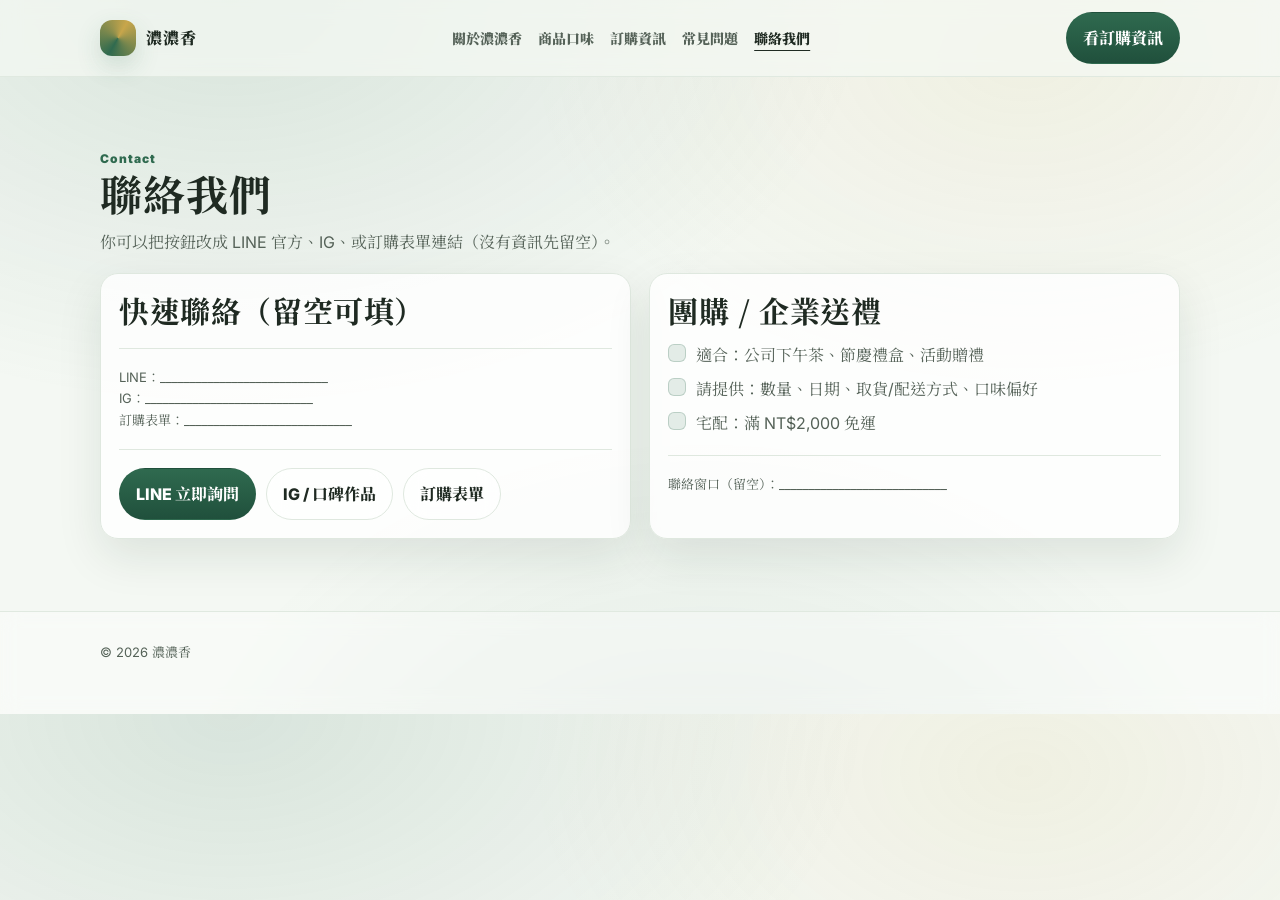
==== contact.html @ 31e1ecf6 "Add files via upload" ====
<!doctype html>
<html lang="zh-Hant">
<head>
  <meta charset="utf-8" />
  <meta name="viewport" content="width=device-width, initial-scale=1" />
  <title>聯絡我們｜濃濃香</title>
  <meta name="description" content="訂購、團購、企業送禮合作聯絡方式。" />
  <link rel="preconnect" href="https://fonts.googleapis.com">
  <link rel="preconnect" href="https://fonts.gstatic.com" crossorigin>
  <link href="https://fonts.googleapis.com/css2?family=Noto+Serif+TC:wght@400;600;700&family=Inter:wght@400;500;600&display=swap" rel="stylesheet">
  <link rel="stylesheet" href="styles.css">
</head>
<body>

<header>
  <div class="container"><div class="nav">
    <a class="brand" href="index.html"><span class="logo"></span><span>濃濃香</span></a>
    <nav><ul>
      <li><a href="index.html">關於濃濃香</a></li>
      <li><a href="products.html">商品口味</a></li>
      <li><a href="order.html">訂購資訊</a></li>
      <li><a href="faq.html">常見問題</a></li>
      <li><a href="contact.html" aria-current="page">聯絡我們</a></li>
    </ul></nav>
    <div class="nav-actions">
      <a class="btn mobile-only" href="order.html">訂購</a>
      <a class="btn primary" href="order.html">看訂購資訊</a>
    </div>
  </div></div>
</header>

<main>
  <section class="section">
    <div class="container">
      <div class="kicker">Contact</div>
      <h1>聯絡我們</h1>
      <p class="muted">你可以把按鈕改成 LINE 官方、IG、或訂購表單連結（沒有資訊先留空）。</p>

      <div class="grid two" style="margin-top:18px">
        <div class="card pad">
          <h2>快速聯絡（留空可填）</h2>
          <div class="divider"></div>
          <div class="small">LINE：<span class="muted">____________________________</span></div>
          <div class="small">IG：<span class="muted">____________________________</span></div>
          <div class="small">訂購表單：<span class="muted">____________________________</span></div>

          <div class="divider"></div>
          <div class="row">
            <a class="btn primary" href="#" onclick="alert('把這裡換成 LINE 連結');return false;">LINE 立即詢問</a>
            <a class="btn" href="#" onclick="alert('把這裡換成 IG 連結');return false;">IG / 口碑作品</a>
            <a class="btn" href="#" onclick="alert('把這裡換成訂購表單連結');return false;">訂購表單</a>
          </div>
        </div>

        <div class="card pad">
          <h2>團購 / 企業送禮</h2>
          <ul class="list">
            <li><span class="check"></span>適合：公司下午茶、節慶禮盒、活動贈禮</li>
            <li><span class="check"></span>請提供：數量、日期、取貨/配送方式、口味偏好</li>
            <li><span class="check"></span>宅配：滿 NT$2,000 免運</li>
          </ul>
          <div class="divider"></div>
          <div class="small">聯絡窗口（留空）：<span class="muted">____________________________</span></div>
        </div>
      </div>
    </div>
  </section>
</main>

<footer><div class="container"><div class="small">© <span id="y"></span> 濃濃香</div></div></footer>
<script>document.getElementById("y").textContent=new Date().getFullYear();</script>
</body>
</html>
---- styles.css ----
:root{
  /* 野薑花偏綠配色 */
  --bg:#f4f8f3;
  --card:#ffffff;
  --ink:#1f2a22;
  --muted:#556258;
  --line:#dfe8df;

  --accent:#2f6a4f;
  --accent2:#c8a64b;

  --shadow:0 18px 45px rgba(18, 45, 28, .10);
  --radius:18px;
  --radius2:28px;
  --max:1120px;
}

*{box-sizing:border-box}
html{scroll-behavior:smooth}
body{
  margin:0;
  background:
    radial-gradient(1100px 700px at 18% 0%, rgba(47,106,79,.14), transparent 58%),
    radial-gradient(900px 600px at 80% 8%, rgba(200,166,75,.10), transparent 55%),
    radial-gradient(900px 700px at 55% 120%, rgba(47,106,79,.10), transparent 60%),
    var(--bg);
  color:var(--ink);
  font-family:"Inter","Noto Serif TC", system-ui, -apple-system, "PingFang TC","Microsoft JhengHei", sans-serif;
  line-height:1.65;
}

a{color:inherit; text-decoration:none}
img{max-width:100%; display:block}

.container{max-width:var(--max); margin:0 auto; padding:0 20px}
.section{padding:72px 0}
.section.tight{padding:48px 0}
.grid{display:grid; gap:18px}
.row{display:flex; gap:10px; flex-wrap:wrap; margin-top:10px}

.kicker{color:var(--accent); font-weight:900; letter-spacing:.08em; font-size:12px}
h1,h2,h3{
  font-family:"Noto Serif TC","Inter", serif;
  margin:0 0 10px;
  letter-spacing:.02em;
}
h1{font-size:42px; line-height:1.18}
h2{font-size:30px; line-height:1.25}
h3{font-size:20px; line-height:1.3}

p{margin:0 0 12px; color:var(--muted)}
.muted{color:var(--muted)}
.small{font-size:13px; color:var(--muted)}

.pill{
  display:inline-flex; align-items:center; gap:8px;
  padding:6px 12px;
  border-radius:999px;
  border:1px solid var(--line);
  color:var(--muted);
  background:rgba(255,255,255,.58);
  backdrop-filter: blur(8px);
  font-size:13px;
  font-weight:800;
}

.btn{
  display:inline-flex; align-items:center; justify-content:center;
  gap:10px; padding:12px 16px; border-radius:999px;
  border:1px solid var(--line);
  background: rgba(255,255,255,.60);
  backdrop-filter: blur(10px);
  color:var(--ink);
  font-weight:800;
  transition:.2s ease;
  cursor:pointer;
  user-select:none;
}
.btn:hover{transform:translateY(-1px); box-shadow:0 12px 30px rgba(0,0,0,.06)}
.btn.primary{
  background: linear-gradient(180deg, rgba(47,106,79,1), rgba(32,80,60,1));
  border-color: transparent;
  color:#fff;
}

.card{
  background: rgba(255,255,255,.82);
  border:1px solid var(--line);
  border-radius: var(--radius);
  box-shadow: var(--shadow);
  overflow:hidden;
}
.pad{padding:18px}
.divider{height:1px; background:var(--line); margin:18px 0}

.note{
  padding:14px 16px;
  border-radius: 14px;
  background: rgba(200,166,75,.10);
  border: 1px solid rgba(200,166,75,.22);
  color: var(--muted);
  font-weight:700;
}

/* Header / Nav */
header{
  position:sticky; top:0; z-index:50;
  background: rgba(244,248,243,.72);
  backdrop-filter: blur(10px);
  border-bottom: 1px solid rgba(223,232,223,.95);
}
.nav{
  display:flex; align-items:center; justify-content:space-between;
  padding:12px 0;
  gap:12px;
}
.brand{display:flex; align-items:center; gap:10px; font-weight:1000; letter-spacing:.05em}
.logo{
  width:36px; height:36px; border-radius:12px;
  background: conic-gradient(from 210deg, rgba(47,106,79,1), rgba(200,166,75,1), rgba(47,106,79,1));
  box-shadow: 0 10px 25px rgba(47,106,79,.18);
}

nav ul{list-style:none; display:flex; gap:16px; padding:0; margin:0}
nav a{color:var(--muted); font-weight:900; font-size:14px}
nav a:hover{color:var(--ink)}
nav a[aria-current="page"]{color:var(--ink); text-decoration: underline; text-underline-offset: 6px}

.nav-actions{display:flex; gap:10px; align-items:center}
.mobile-only{display:none}

/* Top Banner (滿版跑馬燈) */
.top-banner{
  width: 100vw;
  margin-left: calc(50% - 50vw);
  position: relative;
  overflow: hidden;
  background:#000;
  border-bottom: 1px solid rgba(223,232,223,.95);
}
.top-banner .carousel-track{
  display:flex;
  width:100%;
  height: clamp(240px, 36vw, 420px);
  transition: transform .55s ease;
}
.top-banner .carousel-slide{min-width:100%; margin:0}
.top-banner .carousel-slide img{width:100%; height:100%; object-fit:cover; display:block}

.carousel-btn{
  position:absolute;
  top:50%;
  transform: translateY(-50%);
  width:44px; height:44px;
  border-radius:999px;
  border:1px solid rgba(255,255,255,.55);
  background: rgba(255,255,255,.65);
  backdrop-filter: blur(10px);
  font-size:28px;
  font-weight:1000;
  color: var(--ink);
  cursor:pointer;
  display:flex;
  align-items:center;
  justify-content:center;
  transition:.2s ease;
  user-select:none;
  z-index:3;
}
.carousel-btn.prev{left:14px}
.carousel-btn.next{right:14px}
.carousel-btn:hover{transform: translateY(-50%) scale(1.03)}

.carousel-dots{
  position:absolute;
  right:18px;
  bottom:18px;
  display:flex;
  gap:8px;
  z-index:3;
}
.carousel-dot{
  width:10px; height:10px;
  border-radius:999px;
  border:1px solid rgba(255,255,255,.65);
  background: rgba(0,0,0,.18);
  cursor:pointer;
}
.carousel-dot.active{
  background: rgba(47,106,79,.90);
  border-color: rgba(47,106,79,.55);
}

/* Image utilities */
.photo{
  width:100%;
  height: 320px;
  object-fit: cover;
  border-radius: 14px;
  border:1px solid var(--line);
}
.photo-grid{display:grid; gap:12px}

/* Ginger lily facts */
.two{grid-template-columns: 1fr 1fr}
.facts{display:grid; gap:12px}
.fact{
  padding:14px 16px;
  border-radius: 14px;
  background: rgba(255,255,255,.65);
  border:1px solid var(--line);
}
.fact b{color:var(--ink)}
.fact p{margin:6px 0 0}

.placeholder{
  display:flex; align-items:center; justify-content:center;
  min-height: 220px;
  border: 1px dashed rgba(85,98,88,.35);
  border-radius: var(--radius);
  background: rgba(255,255,255,.45);
  color: rgba(85,98,88,.85);
  font-weight:900;
  text-align:center;
  padding:18px;
}

/* Products listing */
.products{grid-template-columns: 1fr}
.product-card{
  display:grid;
  grid-template-columns: 0.92fr 1.08fr;
  gap:18px;
  align-items:stretch;
}
.product-media{padding:18px}
.product-info{padding:18px}
.tag{
  display:inline-flex;
  font-size:12px; font-weight:1000;
  padding:6px 10px;
  border-radius:999px;
  border:1px solid var(--line);
  background:rgba(255,255,255,.68);
  color:var(--accent);
  margin-bottom:10px;
}
.empty{
  border:1px dashed rgba(85,98,88,.35);
  border-radius: 14px;
  padding:12px 12px;
  color: rgba(85,98,88,.78);
  background: rgba(255,255,255,.45);
  font-weight:800;
  font-size:13px;
}

/* Order */
.pricing{grid-template-columns: 1fr 1fr}
.price{
  font-size:34px;
  font-weight:1000;
  letter-spacing:.02em;
  margin:6px 0 0;
}
.price small{font-size:14px; color:var(--muted); font-weight:900}
.list{margin:12px 0 0; padding:0; list-style:none}
.list li{display:flex; gap:10px; align-items:flex-start; margin:8px 0; color:var(--muted)}
.check{
  width:18px; height:18px; border-radius:6px;
  background: rgba(47,106,79,.12);
  border:1px solid rgba(47,106,79,.22);
  flex:0 0 auto;
  margin-top:2px;
}

/* FAQ */
details{
  background: rgba(255,255,255,.74);
  border:1px solid var(--line);
  border-radius: 14px;
  padding: 14px 16px;
}
summary{
  cursor:pointer;
  font-weight:1000;
  color:var(--ink);
  list-style:none;
}
summary::-webkit-details-marker{display:none}
details p{margin:10px 0 0}

/* Footer */
footer{
  padding:30px 0 50px;
  border-top:1px solid rgba(223,232,223,.95);
  background: rgba(255,255,255,.35);
  backdrop-filter: blur(10px);
}
.footer-grid{
  display:grid;
  grid-template-columns: 1.3fr 1fr 1fr;
  gap:18px;
}
.links{display:flex; flex-direction:column; gap:8px}
.links a{color:var(--muted); font-weight:900; font-size:14px}
.links a:hover{color:var(--ink)}

/* Responsive */
@media (max-width: 980px){
  .two{grid-template-columns:1fr}
  .product-card{grid-template-columns:1fr}
  .pricing{grid-template-columns:1fr}
  .footer-grid{grid-template-columns:1fr}
  h1{font-size:36px}
}
@media (max-width: 560px){
  nav ul{display:none}
  .mobile-only{display:inline-flex}
  h1{font-size:32px}
}
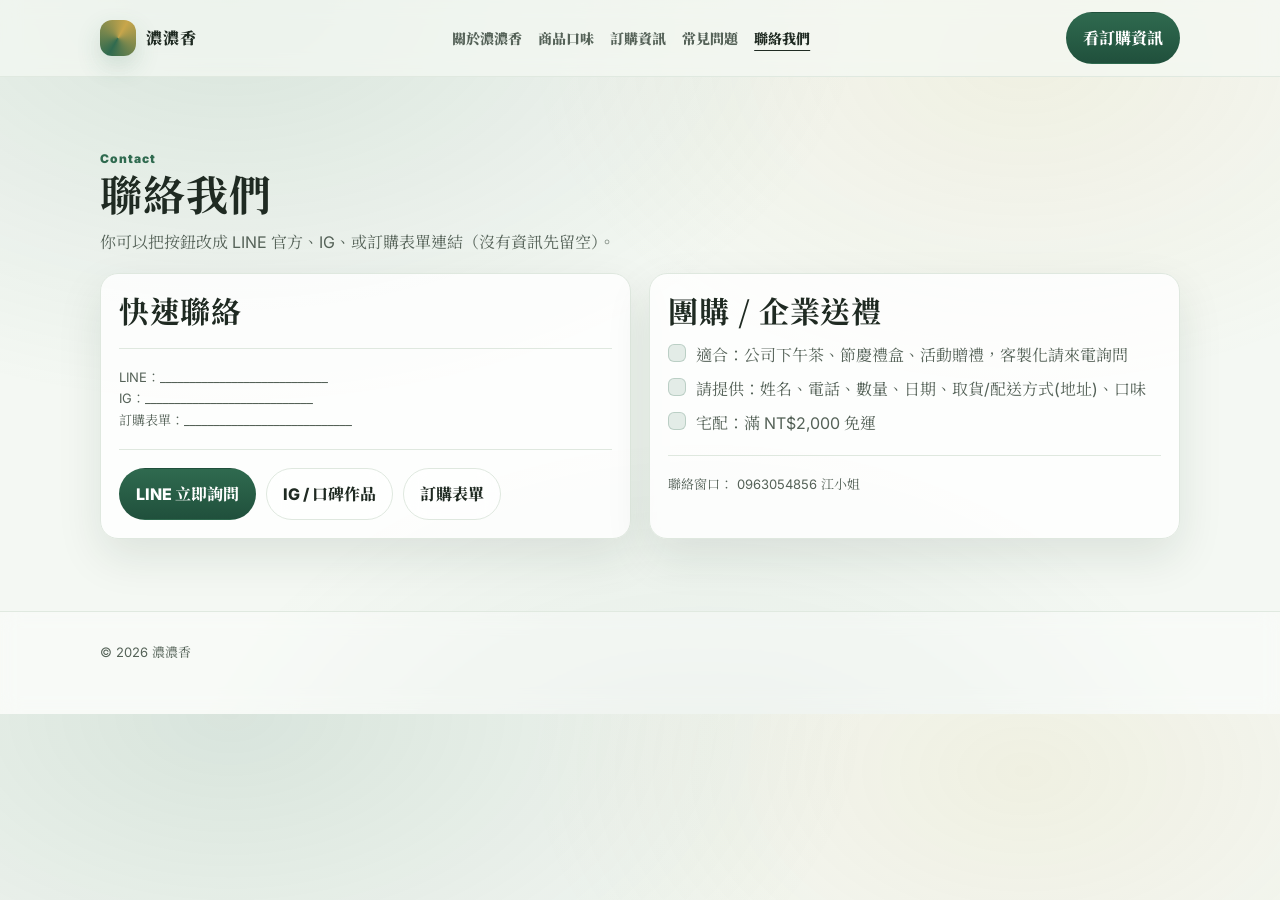
==== commit 3615f8f0: "Update contact.html 新增窗口電話  Signed-off-by: HSUYUYING0602 <She06020806@gmail.com>" ====
--- a/contact.html
+++ b/contact.html
@@ -38,7 +38,7 @@
 
       <div class="grid two" style="margin-top:18px">
         <div class="card pad">
-          <h2>快速聯絡（留空可填）</h2>
+          <h2>快速聯絡</h2>
           <div class="divider"></div>
           <div class="small">LINE：<span class="muted">____________________________</span></div>
           <div class="small">IG：<span class="muted">____________________________</span></div>
@@ -55,12 +55,12 @@
         <div class="card pad">
           <h2>團購 / 企業送禮</h2>
           <ul class="list">
-            <li><span class="check"></span>適合：公司下午茶、節慶禮盒、活動贈禮</li>
-            <li><span class="check"></span>請提供：數量、日期、取貨/配送方式、口味偏好</li>
+            <li><span class="check"></span>適合：公司下午茶、節慶禮盒、活動贈禮，客製化請來電詢問 </li>
+            <li><span class="check"></span>請提供：姓名、電話、數量、日期、取貨/配送方式(地址)、口味</li>
             <li><span class="check"></span>宅配：滿 NT$2,000 免運</li>
           </ul>
           <div class="divider"></div>
-          <div class="small">聯絡窗口（留空）：<span class="muted">____________________________</span></div>
+          <div class="small">聯絡窗口：<span class="muted"> 0963054856 江小姐</span></div>
         </div>
       </div>
     </div>
@@ -70,4 +70,5 @@
 <footer><div class="container"><div class="small">© <span id="y"></span> 濃濃香</div></div></footer>
 <script>document.getElementById("y").textContent=new Date().getFullYear();</script>
 </body>
-</html>+
+</html>
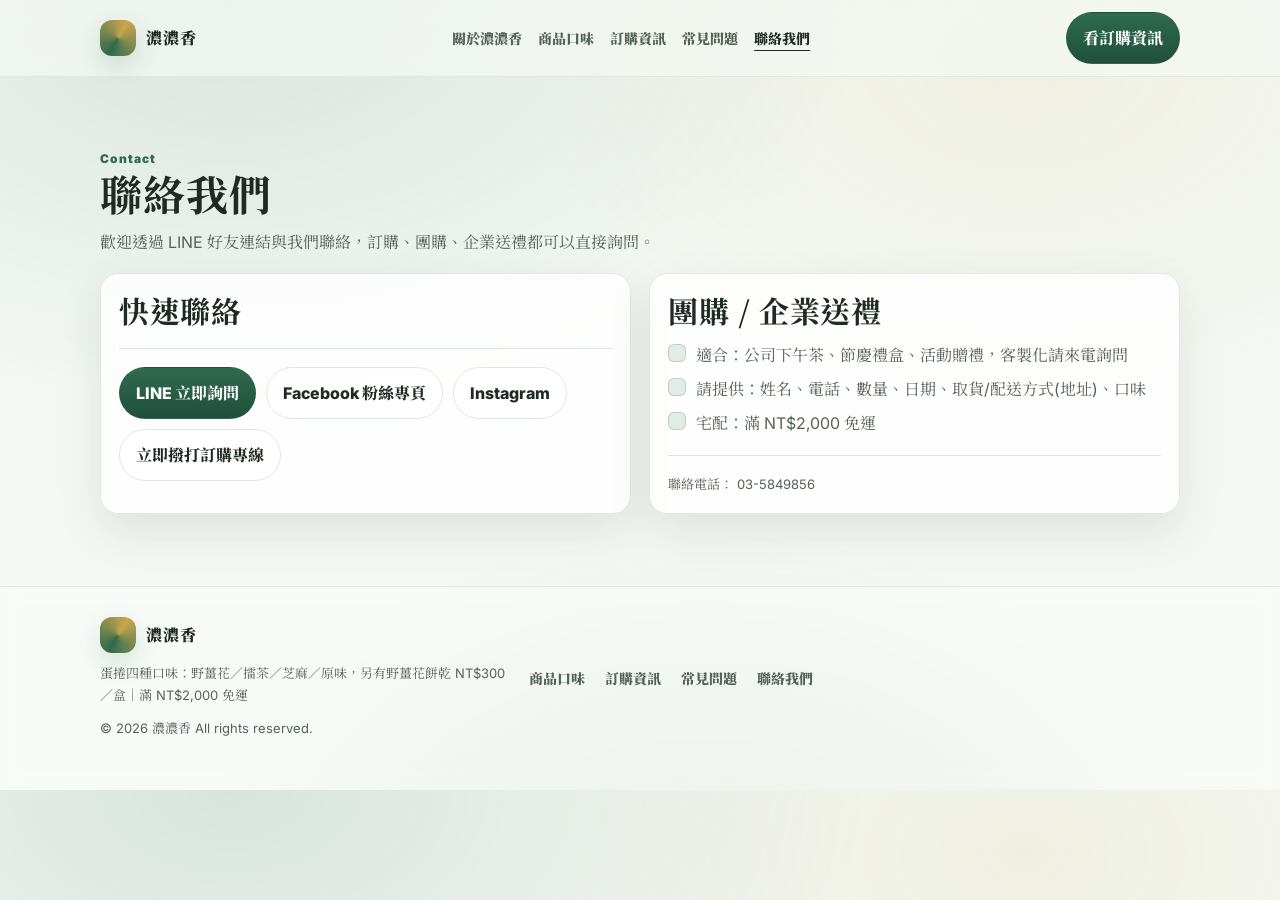
==== commit 52581f9a: "Update website content and images" ====
--- a/contact.html
+++ b/contact.html
@@ -34,23 +34,19 @@
     <div class="container">
       <div class="kicker">Contact</div>
       <h1>聯絡我們</h1>
-      <p class="muted">你可以把按鈕改成 LINE 官方、IG、或訂購表單連結（沒有資訊先留空）。</p>
+      <p class="muted">歡迎透過 LINE 好友連結與我們聯絡，訂購、團購、企業送禮都可以直接詢問。</p>
 
-      <div class="grid two" style="margin-top:18px">
-        <div class="card pad">
-          <h2>快速聯絡</h2>
-          <div class="divider"></div>
-          <div class="small">LINE：<span class="muted">____________________________</span></div>
-          <div class="small">IG：<span class="muted">____________________________</span></div>
-          <div class="small">訂購表單：<span class="muted">____________________________</span></div>
-
-          <div class="divider"></div>
-          <div class="row">
-            <a class="btn primary" href="#" onclick="alert('把這裡換成 LINE 連結');return false;">LINE 立即詢問</a>
-            <a class="btn" href="#" onclick="alert('把這裡換成 IG 連結');return false;">IG / 口碑作品</a>
-            <a class="btn" href="#" onclick="alert('把這裡換成訂購表單連結');return false;">訂購表單</a>
-          </div>
-        </div>
+      <div class="grid two" style="margin-top:18px">
+        <div class="card pad">
+          <h2>快速聯絡</h2>
+          <div class="divider"></div>
+          <div class="row">
+            <a class="btn primary" href="https://line.me/ti/p/BBWAf_7h58" target="_blank" rel="noopener noreferrer">LINE 立即詢問</a>
+            <a class="btn" href="https://www.facebook.com/share/1CL7NsZTiH/?mibextid=wwXIfr" target="_blank" rel="noopener noreferrer">Facebook 粉絲專頁</a>
+            <a class="btn" href="https://www.instagram.com/neiwan_eggroll/?utm_source=ig_web_button_share_sheet" target="_blank" rel="noopener noreferrer">Instagram</a>
+            <a class="btn" href="tel:035849856">立即撥打訂購專線</a>
+          </div>
+        </div>
 
         <div class="card pad">
           <h2>團購 / 企業送禮</h2>
@@ -60,15 +56,31 @@
             <li><span class="check"></span>宅配：滿 NT$2,000 免運</li>
           </ul>
           <div class="divider"></div>
-          <div class="small">聯絡窗口：<span class="muted"> 0963054856 江小姐</span></div>
-        </div>
-      </div>
+          <div class="small">聯絡電話：<span class="muted"> 03-5849856 </span></div>
+        </div>
+      </div>
     </div>
   </section>
 </main>
 
-<footer><div class="container"><div class="small">© <span id="y"></span> 濃濃香</div></div></footer>
-<script>document.getElementById("y").textContent=new Date().getFullYear();</script>
-</body>
-
-</html>
+<footer>
+  <div class="container">
+    <div class="footer-grid">
+      <div>
+        <div class="brand" style="gap:10px"><span class="logo"></span><span>濃濃香</span></div>
+        <p class="small" style="margin-top:10px">蛋捲四種口味：野薑花／擂茶／芝麻／原味，另有野薑花餅乾 NT$300／盒｜滿 NT$2,000 免運 </p>
+        <div class="small">© <span id="y"></span> 濃濃香 All rights reserved.</div>
+      </div>
+      <div class="links footer-links-horizontal">
+        <a href="products.html">商品口味</a>
+        <a href="order.html">訂購資訊</a>
+        <a href="faq.html">常見問題</a>
+        <a href="contact.html">聯絡我們</a>
+      </div>
+    </div>
+  </div>
+</footer>
+<script src="app.js"></script>
+</body>
+
+</html>
--- a/styles.css
+++ b/styles.css
@@ -297,25 +297,32 @@
   background: rgba(255,255,255,.35);
   backdrop-filter: blur(10px);
 }
-.footer-grid{
-  display:grid;
-  grid-template-columns: 1.3fr 1fr 1fr;
-  gap:18px;
-}
-.links{display:flex; flex-direction:column; gap:8px}
-.links a{color:var(--muted); font-weight:900; font-size:14px}
-.links a:hover{color:var(--ink)}
+.footer-grid{
+  display:grid;
+  grid-template-columns: 1.3fr 1fr 1fr;
+  gap:18px;
+}
+.links{display:flex; flex-direction:column; gap:8px}
+.links a{color:var(--muted); font-weight:900; font-size:14px}
+.links a:hover{color:var(--ink)}
+.footer-links-horizontal{
+  flex-direction:row;
+  flex-wrap:wrap;
+  align-items:center;
+  gap:10px 20px;
+}
 
 /* Responsive */
 @media (max-width: 980px){
   .two{grid-template-columns:1fr}
-  .product-card{grid-template-columns:1fr}
-  .pricing{grid-template-columns:1fr}
-  .footer-grid{grid-template-columns:1fr}
-  h1{font-size:36px}
-}
+  .product-card{grid-template-columns:1fr}
+  .pricing{grid-template-columns:1fr}
+  .footer-grid{grid-template-columns:1fr}
+  .footer-links-horizontal{gap:10px 16px}
+  h1{font-size:36px}
+}
 @media (max-width: 560px){
   nav ul{display:none}
   .mobile-only{display:inline-flex}
   h1{font-size:32px}
-}+}
